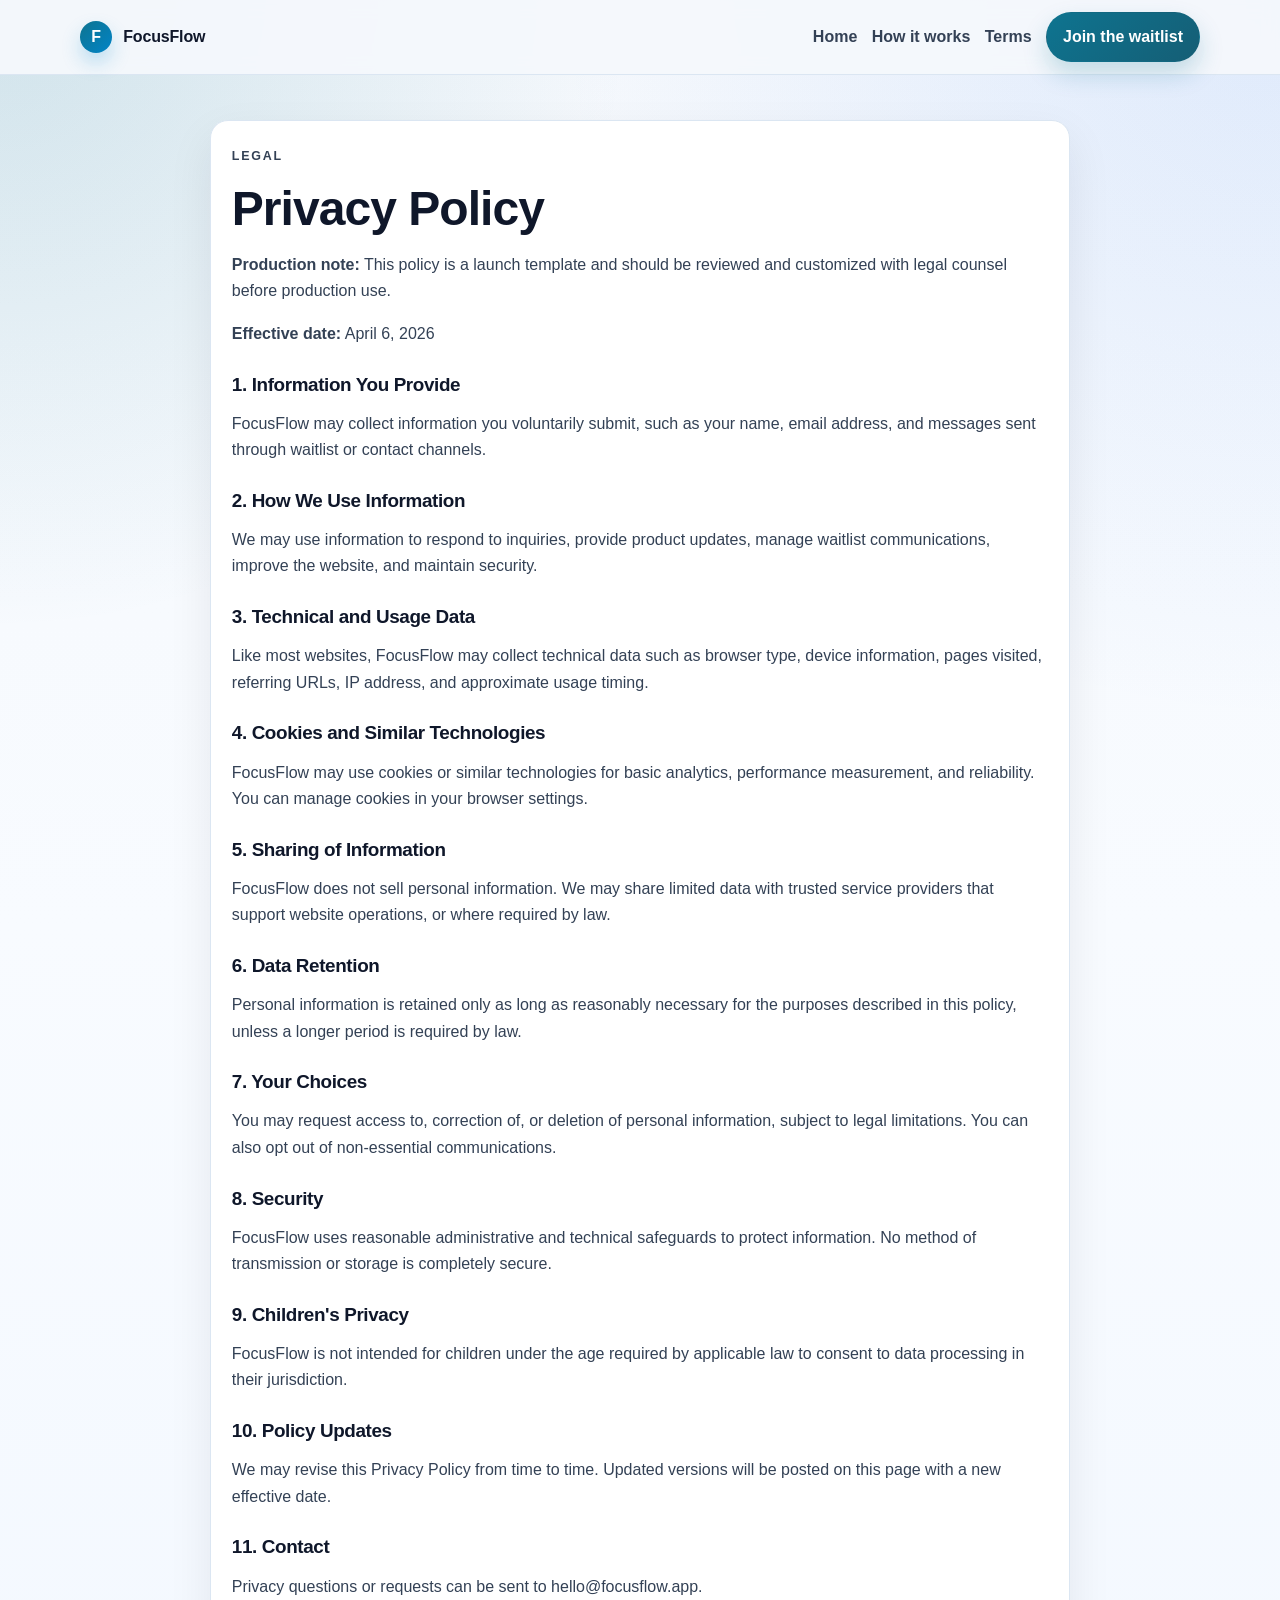
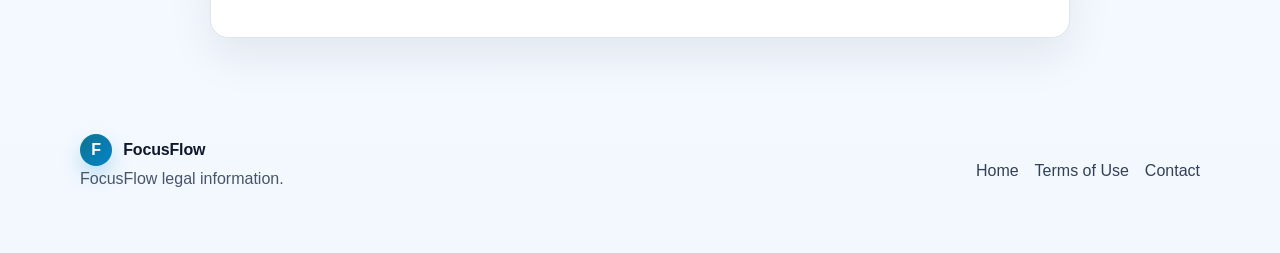
==== privacy.html @ 3f9707c0 "Polish FocusFlow static site for production Vercel launch" ====
<!DOCTYPE html>
<html lang="en">
<head>
  <meta charset="UTF-8" />
  <meta name="viewport" content="width=device-width, initial-scale=1.0" />
  <title>FocusFlow Privacy Policy | focusflow.app</title>
  <meta name="description" content="Read the FocusFlow Privacy Policy to understand what data may be collected and how it may be used." />
  <meta property="og:title" content="FocusFlow Privacy Policy" />
  <meta property="og:description" content="How FocusFlow handles information collected through the website and waitlist process." />
  <meta property="og:type" content="article" />
  <meta property="og:url" content="https://focusflow.app/privacy.html" />
  <meta property="og:site_name" content="FocusFlow" />
  <meta name="theme-color" content="#f5f8fc" />
  <link rel="canonical" href="https://focusflow.app/privacy.html" />
  <link rel="stylesheet" href="styles.css" />
</head>
<body>
  <header class="site-header">
    <div class="container nav">
      <a class="brand" href="index.html" aria-label="FocusFlow home">
        <span class="brand-mark">F</span>
        <span>FocusFlow</span>
      </a>
      <nav aria-label="Primary navigation">
        <a href="index.html">Home</a>
        <a href="index.html#how-it-works">How it works</a>
        <a href="terms.html">Terms</a>
        <a class="button button-sm" href="mailto:hello@focusflow.app?subject=FocusFlow%20Waitlist">Join the waitlist</a>
      </nav>
    </div>
  </header>

  <main class="legal-page">
    <div class="container card legal-card">
      <p class="eyebrow">Legal</p>
      <h1>Privacy Policy</h1>
      <p class="legal-note"><strong>Production note:</strong> This policy is a launch template and should be reviewed and customized with legal counsel before production use.</p>
      <p class="legal-updated"><strong>Effective date:</strong> April 6, 2026</p>

      <h2>1. Information You Provide</h2>
      <p>FocusFlow may collect information you voluntarily submit, such as your name, email address, and messages sent through waitlist or contact channels.</p>

      <h2>2. How We Use Information</h2>
      <p>We may use information to respond to inquiries, provide product updates, manage waitlist communications, improve the website, and maintain security.</p>

      <h2>3. Technical and Usage Data</h2>
      <p>Like most websites, FocusFlow may collect technical data such as browser type, device information, pages visited, referring URLs, IP address, and approximate usage timing.</p>

      <h2>4. Cookies and Similar Technologies</h2>
      <p>FocusFlow may use cookies or similar technologies for basic analytics, performance measurement, and reliability. You can manage cookies in your browser settings.</p>

      <h2>5. Sharing of Information</h2>
      <p>FocusFlow does not sell personal information. We may share limited data with trusted service providers that support website operations, or where required by law.</p>

      <h2>6. Data Retention</h2>
      <p>Personal information is retained only as long as reasonably necessary for the purposes described in this policy, unless a longer period is required by law.</p>

      <h2>7. Your Choices</h2>
      <p>You may request access to, correction of, or deletion of personal information, subject to legal limitations. You can also opt out of non-essential communications.</p>

      <h2>8. Security</h2>
      <p>FocusFlow uses reasonable administrative and technical safeguards to protect information. No method of transmission or storage is completely secure.</p>

      <h2>9. Children's Privacy</h2>
      <p>FocusFlow is not intended for children under the age required by applicable law to consent to data processing in their jurisdiction.</p>

      <h2>10. Policy Updates</h2>
      <p>We may revise this Privacy Policy from time to time. Updated versions will be posted on this page with a new effective date.</p>

      <h2>11. Contact</h2>
      <p>Privacy questions or requests can be sent to <a href="mailto:hello@focusflow.app">hello@focusflow.app</a>.</p>
    </div>
  </main>

  <footer class="site-footer">
    <div class="container footer-row">
      <div>
        <a class="brand" href="index.html" aria-label="FocusFlow home">
          <span class="brand-mark">F</span>
          <span>FocusFlow</span>
        </a>
        <p class="footer-copy">FocusFlow legal information.</p>
      </div>
      <div class="footer-links" aria-label="Footer navigation">
        <a href="index.html">Home</a>
        <a href="terms.html">Terms of Use</a>
        <a href="mailto:hello@focusflow.app">Contact</a>
      </div>
    </div>
  </footer>
</body>
</html>
---- styles.css ----
:root {
  --bg: #f5f8fc;
  --bg-soft: #eaf1f9;
  --surface: #ffffff;
  --surface-soft: #f1f6fc;
  --text: #0f172a;
  --muted: #475569;
  --border: #dbe6f2;
  --accent: #0e7490;
  --accent-strong: #155e75;
  --accent-soft: #d7f1f9;
  --white: #ffffff;
  --shadow: 0 18px 45px rgba(15, 23, 42, 0.08);
  --radius: 18px;
  --max: 1120px;
}

* {
  box-sizing: border-box;
}

html {
  scroll-behavior: smooth;
}

body {
  margin: 0;
  font-family: "Avenir Next", Avenir, "Segoe UI", sans-serif;
  color: var(--text);
  line-height: 1.65;
  background:
    radial-gradient(circle at 0% 0%, rgba(14, 116, 144, 0.16), transparent 28%),
    radial-gradient(circle at 100% 0%, rgba(59, 130, 246, 0.12), transparent 32%),
    linear-gradient(180deg, var(--bg) 0%, #f8fbff 50%, #f3f8ff 100%);
}

a {
  color: inherit;
  text-decoration: none;
  transition: color 0.2s ease;
}

a:hover {
  color: var(--accent);
}

p {
  margin: 0 0 1rem;
  color: var(--muted);
}

h1,
h2,
h3 {
  margin: 0 0 1rem;
  line-height: 1.12;
  letter-spacing: -0.02em;
  color: var(--text);
}

h1 {
  font-size: clamp(2.2rem, 5.5vw, 4.4rem);
  max-width: 12ch;
}

h2 {
  font-size: clamp(1.75rem, 3.2vw, 2.8rem);
}

h3 {
  font-size: 1.15rem;
}

ul {
  margin: 0;
  padding-left: 1.15rem;
}

.container {
  width: min(var(--max), calc(100% - 2rem));
  margin: 0 auto;
}

.site-header {
  position: sticky;
  top: 0;
  z-index: 20;
  border-bottom: 1px solid var(--border);
  background: rgba(245, 248, 252, 0.94);
  backdrop-filter: blur(8px);
}

.nav {
  min-height: 74px;
  display: flex;
  align-items: center;
  justify-content: space-between;
  gap: 1rem;
}

nav {
  display: flex;
  align-items: center;
  flex-wrap: wrap;
  gap: 0.9rem;
}

nav a {
  font-weight: 600;
  color: #334155;
}

.brand {
  display: inline-flex;
  align-items: center;
  gap: 0.7rem;
  font-weight: 800;
  letter-spacing: -0.01em;
}

.brand:hover {
  color: inherit;
}

.brand-mark {
  width: 2rem;
  height: 2rem;
  border-radius: 999px;
  display: grid;
  place-items: center;
  color: var(--white);
  background: linear-gradient(135deg, var(--accent), #0284c7);
  box-shadow: 0 10px 20px rgba(2, 132, 199, 0.24);
}

.hero {
  padding: 5.5rem 0 3.5rem;
}

.hero-grid,
.two-col {
  display: grid;
  grid-template-columns: 1.05fr 0.95fr;
  gap: 2rem;
  align-items: start;
}

.eyebrow {
  display: inline-block;
  margin-bottom: 1rem;
  font-size: 0.78rem;
  font-weight: 800;
  text-transform: uppercase;
  letter-spacing: 0.14em;
  color: var(--accent-strong);
}

.lead {
  font-size: 1.12rem;
  max-width: 60ch;
}

.hero-actions,
.cta-actions {
  margin: 1.7rem 0 1rem;
  display: flex;
  gap: 0.8rem;
  flex-wrap: wrap;
}

.button {
  display: inline-flex;
  align-items: center;
  justify-content: center;
  gap: 0.45rem;
  border-radius: 999px;
  border: 1px solid transparent;
  padding: 0.9rem 1.28rem;
  font-weight: 700;
  background: linear-gradient(135deg, var(--accent), var(--accent-strong));
  color: var(--white);
  box-shadow: 0 12px 24px rgba(14, 116, 144, 0.22);
}

.button:hover {
  color: var(--white);
}

.button.ghost {
  background: var(--surface);
  color: var(--accent-strong);
  border-color: #bdd6ea;
  box-shadow: none;
}

.button-sm {
  padding: 0.65rem 1rem;
}

.micro-note {
  font-size: 0.94rem;
  margin-bottom: 1rem;
}

.trust-row {
  display: flex;
  flex-wrap: wrap;
  gap: 0.7rem;
}

.trust-row span {
  display: inline-flex;
  padding: 0.45rem 0.75rem;
  border-radius: 999px;
  background: var(--surface-soft);
  border: 1px solid var(--border);
  color: #334155;
  font-size: 0.92rem;
}

.card {
  border-radius: var(--radius);
  border: 1px solid var(--border);
  background: var(--surface);
  box-shadow: var(--shadow);
}

.app-preview {
  padding: 1rem;
}

.preview-stack {
  display: grid;
  gap: 0.85rem;
}

.preview-card {
  padding: 1rem;
  border-radius: 14px;
  background: var(--surface-soft);
  border: 1px solid #d7e4f0;
}

.preview-card.strong {
  background: linear-gradient(135deg, #dff4fb, #ebf6ff);
}

.label {
  margin: 0 0 0.55rem;
  font-size: 0.76rem;
  text-transform: uppercase;
  letter-spacing: 0.12em;
  color: #1d4e66;
  font-weight: 700;
}

.section {
  padding: 4.2rem 0;
}

.section.muted {
  background: rgba(255, 255, 255, 0.52);
  border-top: 1px solid var(--border);
  border-bottom: 1px solid var(--border);
}

.section-intro {
  max-width: 68ch;
  margin-bottom: 1.9rem;
}

.section-intro.narrow {
  max-width: 45rem;
}

.grid.three,
.steps,
.faq-list,
.benefits {
  display: grid;
  gap: 1rem;
}

.grid.three,
.steps {
  grid-template-columns: repeat(3, minmax(0, 1fr));
}

.feature-card,
.step,
.cta,
.legal-card,
.faq-list details {
  padding: 1.3rem;
}

.step-num {
  display: inline-block;
  margin-bottom: 0.65rem;
  font-weight: 800;
  letter-spacing: 0.08em;
  color: var(--accent-strong);
}

.benefit {
  padding: 1rem 1.1rem;
  border-radius: 14px;
  border: 1px solid #cfe0ef;
  background: var(--surface);
  color: #334155;
}

.faq-list details summary {
  cursor: pointer;
  font-weight: 700;
}

.faq-list details p {
  margin-top: 0.85rem;
}

.cta {
  display: flex;
  align-items: center;
  justify-content: space-between;
  gap: 1.5rem;
  background: linear-gradient(160deg, #f7fcff, #f0f8ff);
  border-color: #c8deee;
}

.site-footer {
  padding: 1.5rem 0 2.8rem;
}

.footer-row,
.footer-links {
  display: flex;
  align-items: center;
  justify-content: space-between;
  flex-wrap: wrap;
  gap: 1rem;
}

.footer-links a {
  color: #334155;
}

.footer-copy,
.legal-note,
.legal-updated {
  color: var(--muted);
}

.legal-page {
  padding: 2.8rem 0 4.5rem;
}

.legal-card {
  max-width: 860px;
}

.legal-card h1 {
  font-size: clamp(2rem, 4.2vw, 3rem);
  max-width: none;
}

.legal-card h2 {
  margin-top: 1.65rem;
  font-size: 1.18rem;
}

.legal-card p,
.legal-card li {
  color: #334155;
}

.legal-list {
  margin: 0 0 1rem;
  padding-left: 1.1rem;
}

@media (max-width: 980px) {
  .hero-grid,
  .two-col,
  .grid.three,
  .steps,
  .cta {
    grid-template-columns: 1fr;
    display: grid;
  }

  .hero {
    padding-top: 4.3rem;
  }
}

@media (max-width: 760px) {
  .nav {
    align-items: flex-start;
    padding: 0.8rem 0;
  }

  nav {
    width: 100%;
    justify-content: flex-start;
    gap: 0.7rem;
  }

  nav a {
    font-size: 0.92rem;
  }

  .button-sm {
    padding: 0.58rem 0.92rem;
  }

  .section {
    padding: 3.4rem 0;
  }

  .hero {
    padding-bottom: 3rem;
  }

  .site-footer {
    padding-bottom: 2.2rem;
  }
}
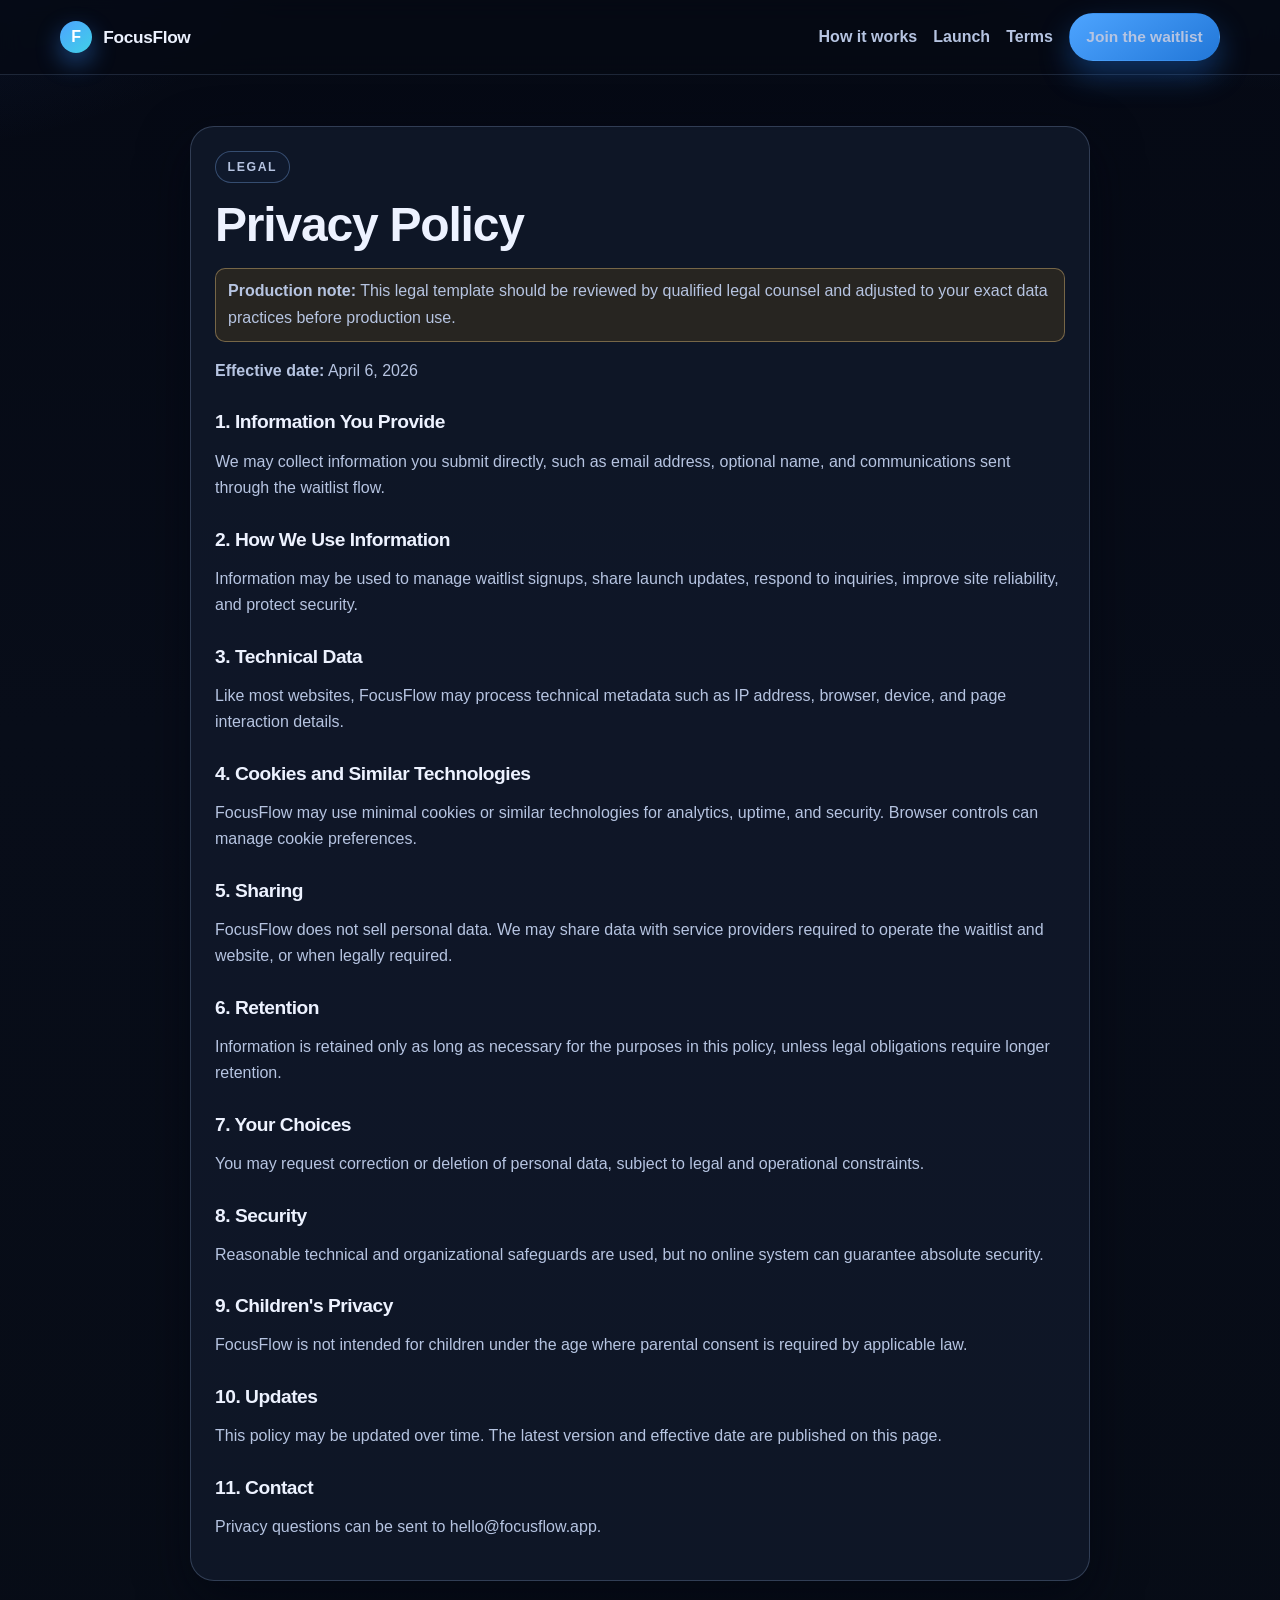
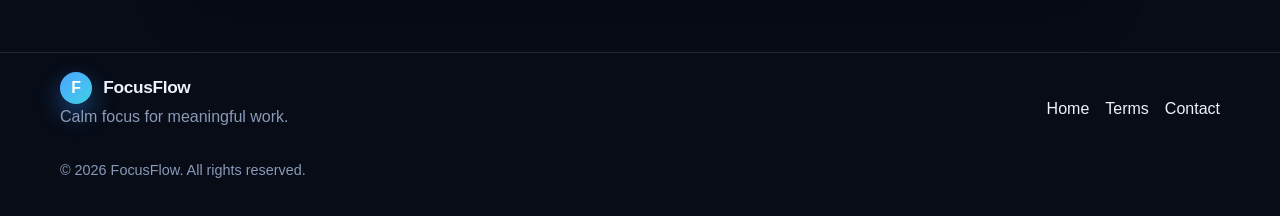
==== commit 2d7cdad3: "Implement premium launch site and Supabase-backed waitlist" ====
--- a/privacy.html
+++ b/privacy.html
@@ -4,72 +4,78 @@
   <meta charset="UTF-8" />
   <meta name="viewport" content="width=device-width, initial-scale=1.0" />
   <title>FocusFlow Privacy Policy | focusflow.app</title>
-  <meta name="description" content="Read the FocusFlow Privacy Policy to understand what data may be collected and how it may be used." />
+  <meta
+    name="description"
+    content="Read how FocusFlow handles waitlist and website data, including collection, usage, retention, and your choices."
+  />
   <meta property="og:title" content="FocusFlow Privacy Policy" />
-  <meta property="og:description" content="How FocusFlow handles information collected through the website and waitlist process." />
+  <meta property="og:description" content="Privacy terms for the FocusFlow website and waitlist." />
   <meta property="og:type" content="article" />
-  <meta property="og:url" content="https://focusflow.app/privacy.html" />
+  <meta property="og:url" content="https://focusflow.app/privacy" />
   <meta property="og:site_name" content="FocusFlow" />
-  <meta name="theme-color" content="#f5f8fc" />
-  <link rel="canonical" href="https://focusflow.app/privacy.html" />
+  <meta name="theme-color" content="#060a14" />
+  <link rel="canonical" href="https://focusflow.app/privacy" />
+  <link rel="icon" href="favicon.svg" type="image/svg+xml" />
   <link rel="stylesheet" href="styles.css" />
 </head>
 <body>
   <header class="site-header">
-    <div class="container nav">
+    <div class="container nav-row">
       <a class="brand" href="index.html" aria-label="FocusFlow home">
         <span class="brand-mark">F</span>
-        <span>FocusFlow</span>
+        <span class="brand-name">FocusFlow</span>
       </a>
-      <nav aria-label="Primary navigation">
-        <a href="index.html">Home</a>
+      <nav class="site-nav" aria-label="Primary navigation">
         <a href="index.html#how-it-works">How it works</a>
+        <a href="index.html#launch">Launch</a>
         <a href="terms.html">Terms</a>
-        <a class="button button-sm" href="mailto:hello@focusflow.app?subject=FocusFlow%20Waitlist">Join the waitlist</a>
+        <a class="button button-sm" href="index.html#waitlist">Join the waitlist</a>
       </nav>
     </div>
   </header>
 
-  <main class="legal-page">
-    <div class="container card legal-card">
+  <main class="legal-main">
+    <article class="container card legal-card">
       <p class="eyebrow">Legal</p>
       <h1>Privacy Policy</h1>
-      <p class="legal-note"><strong>Production note:</strong> This policy is a launch template and should be reviewed and customized with legal counsel before production use.</p>
+      <p class="legal-note">
+        <strong>Production note:</strong> This legal template should be reviewed by qualified legal counsel and adjusted to your exact data practices before production use.
+      </p>
       <p class="legal-updated"><strong>Effective date:</strong> April 6, 2026</p>
 
       <h2>1. Information You Provide</h2>
-      <p>FocusFlow may collect information you voluntarily submit, such as your name, email address, and messages sent through waitlist or contact channels.</p>
+      <p>We may collect information you submit directly, such as email address, optional name, and communications sent through the waitlist flow.</p>
 
       <h2>2. How We Use Information</h2>
-      <p>We may use information to respond to inquiries, provide product updates, manage waitlist communications, improve the website, and maintain security.</p>
+      <p>Information may be used to manage waitlist signups, share launch updates, respond to inquiries, improve site reliability, and protect security.</p>
 
-      <h2>3. Technical and Usage Data</h2>
-      <p>Like most websites, FocusFlow may collect technical data such as browser type, device information, pages visited, referring URLs, IP address, and approximate usage timing.</p>
+      <h2>3. Technical Data</h2>
+      <p>Like most websites, FocusFlow may process technical metadata such as IP address, browser, device, and page interaction details.</p>
 
       <h2>4. Cookies and Similar Technologies</h2>
-      <p>FocusFlow may use cookies or similar technologies for basic analytics, performance measurement, and reliability. You can manage cookies in your browser settings.</p>
+      <p>FocusFlow may use minimal cookies or similar technologies for analytics, uptime, and security. Browser controls can manage cookie preferences.</p>
 
-      <h2>5. Sharing of Information</h2>
-      <p>FocusFlow does not sell personal information. We may share limited data with trusted service providers that support website operations, or where required by law.</p>
+      <h2>5. Sharing</h2>
+      <p>FocusFlow does not sell personal data. We may share data with service providers required to operate the waitlist and website, or when legally required.</p>
 
-      <h2>6. Data Retention</h2>
-      <p>Personal information is retained only as long as reasonably necessary for the purposes described in this policy, unless a longer period is required by law.</p>
+      <h2>6. Retention</h2>
+      <p>Information is retained only as long as necessary for the purposes in this policy, unless legal obligations require longer retention.</p>
 
       <h2>7. Your Choices</h2>
-      <p>You may request access to, correction of, or deletion of personal information, subject to legal limitations. You can also opt out of non-essential communications.</p>
+      <p>You may request correction or deletion of personal data, subject to legal and operational constraints.</p>
 
       <h2>8. Security</h2>
-      <p>FocusFlow uses reasonable administrative and technical safeguards to protect information. No method of transmission or storage is completely secure.</p>
+      <p>Reasonable technical and organizational safeguards are used, but no online system can guarantee absolute security.</p>
 
       <h2>9. Children's Privacy</h2>
-      <p>FocusFlow is not intended for children under the age required by applicable law to consent to data processing in their jurisdiction.</p>
+      <p>FocusFlow is not intended for children under the age where parental consent is required by applicable law.</p>
 
-      <h2>10. Policy Updates</h2>
-      <p>We may revise this Privacy Policy from time to time. Updated versions will be posted on this page with a new effective date.</p>
+      <h2>10. Updates</h2>
+      <p>This policy may be updated over time. The latest version and effective date are published on this page.</p>
 
       <h2>11. Contact</h2>
-      <p>Privacy questions or requests can be sent to <a href="mailto:hello@focusflow.app">hello@focusflow.app</a>.</p>
-    </div>
+      <p>Privacy questions can be sent to <a href="mailto:hello@focusflow.app">hello@focusflow.app</a>.</p>
+    </article>
   </main>
 
   <footer class="site-footer">
@@ -77,16 +83,17 @@
       <div>
         <a class="brand" href="index.html" aria-label="FocusFlow home">
           <span class="brand-mark">F</span>
-          <span>FocusFlow</span>
+          <span class="brand-name">FocusFlow</span>
         </a>
-        <p class="footer-copy">FocusFlow legal information.</p>
+        <p class="footer-copy">Calm focus for meaningful work.</p>
       </div>
-      <div class="footer-links" aria-label="Footer navigation">
+      <div class="footer-links">
         <a href="index.html">Home</a>
-        <a href="terms.html">Terms of Use</a>
+        <a href="terms.html">Terms</a>
         <a href="mailto:hello@focusflow.app">Contact</a>
       </div>
     </div>
+    <p class="container copyright">© 2026 FocusFlow. All rights reserved.</p>
   </footer>
 </body>
 </html>
--- a/styles.css
+++ b/styles.css
@@ -1,18 +1,23 @@
 :root {
-  --bg: #f5f8fc;
-  --bg-soft: #eaf1f9;
-  --surface: #ffffff;
-  --surface-soft: #f1f6fc;
-  --text: #0f172a;
-  --muted: #475569;
-  --border: #dbe6f2;
-  --accent: #0e7490;
-  --accent-strong: #155e75;
-  --accent-soft: #d7f1f9;
-  --white: #ffffff;
-  --shadow: 0 18px 45px rgba(15, 23, 42, 0.08);
-  --radius: 18px;
-  --max: 1120px;
+  --bg: #060a14;
+  --bg-elev: #0b1120;
+  --panel: rgba(16, 24, 41, 0.88);
+  --panel-soft: rgba(18, 27, 46, 0.62);
+  --line: rgba(142, 166, 205, 0.28);
+  --text: #edf2ff;
+  --text-soft: #b6c4e1;
+  --text-dim: #8a9ab8;
+  --accent: #4da4ff;
+  --accent-strong: #2277d8;
+  --accent-cyan: #40d0e7;
+  --success: #36d399;
+  --warning: #f6c177;
+  --error: #ff808f;
+  --radius-lg: 24px;
+  --radius-md: 16px;
+  --radius-sm: 12px;
+  --max: 1160px;
+  --shadow: 0 18px 50px rgba(1, 5, 16, 0.56);
 }
 
 * {
@@ -25,19 +30,41 @@
 
 body {
   margin: 0;
-  font-family: "Avenir Next", Avenir, "Segoe UI", sans-serif;
   color: var(--text);
+  font-family: "Avenir Next", "Nunito Sans", "Segoe UI", sans-serif;
   line-height: 1.65;
   background:
-    radial-gradient(circle at 0% 0%, rgba(14, 116, 144, 0.16), transparent 28%),
-    radial-gradient(circle at 100% 0%, rgba(59, 130, 246, 0.12), transparent 32%),
-    linear-gradient(180deg, var(--bg) 0%, #f8fbff 50%, #f3f8ff 100%);
+    radial-gradient(90rem 60rem at -10% -10%, rgba(49, 97, 200, 0.2), transparent 35%),
+    radial-gradient(75rem 45rem at 100% -10%, rgba(46, 140, 223, 0.17), transparent 38%),
+    linear-gradient(180deg, #050914 0%, #080d19 40%, #070c16 100%);
+  min-height: 100vh;
+}
+
+.ambient-orb {
+  position: fixed;
+  width: 24rem;
+  height: 24rem;
+  border-radius: 999px;
+  filter: blur(90px);
+  pointer-events: none;
+  z-index: -1;
+}
+
+.orb-left {
+  top: 6rem;
+  left: -8rem;
+  background: rgba(69, 138, 255, 0.22);
+}
+
+.orb-right {
+  top: 20rem;
+  right: -10rem;
+  background: rgba(63, 198, 222, 0.16);
 }
 
 a {
   color: inherit;
   text-decoration: none;
-  transition: color 0.2s ease;
 }
 
 a:hover {
@@ -46,34 +73,34 @@
 
 p {
   margin: 0 0 1rem;
-  color: var(--muted);
+  color: var(--text-soft);
 }
 
 h1,
 h2,
 h3 {
   margin: 0 0 1rem;
-  line-height: 1.12;
-  letter-spacing: -0.02em;
-  color: var(--text);
+  line-height: 1.1;
+  letter-spacing: -0.025em;
 }
 
 h1 {
-  font-size: clamp(2.2rem, 5.5vw, 4.4rem);
-  max-width: 12ch;
+  font-size: clamp(2.25rem, 5.5vw, 4.5rem);
+  max-width: 13ch;
 }
 
 h2 {
-  font-size: clamp(1.75rem, 3.2vw, 2.8rem);
+  font-size: clamp(1.7rem, 3.5vw, 3rem);
 }
 
 h3 {
-  font-size: 1.15rem;
+  font-size: 1.16rem;
 }
 
 ul {
   margin: 0;
-  padding-left: 1.15rem;
+  padding-left: 1.1rem;
+  color: var(--text-soft);
 }
 
 .container {
@@ -81,16 +108,20 @@
   margin: 0 auto;
 }
 
+.section {
+  padding: 4.8rem 0;
+}
+
 .site-header {
   position: sticky;
   top: 0;
-  z-index: 20;
-  border-bottom: 1px solid var(--border);
-  background: rgba(245, 248, 252, 0.94);
-  backdrop-filter: blur(8px);
-}
-
-.nav {
+  z-index: 30;
+  backdrop-filter: blur(12px);
+  background: rgba(6, 10, 20, 0.78);
+  border-bottom: 1px solid rgba(120, 145, 184, 0.22);
+}
+
+.nav-row {
   min-height: 74px;
   display: flex;
   align-items: center;
@@ -98,331 +129,585 @@
   gap: 1rem;
 }
 
-nav {
-  display: flex;
-  align-items: center;
-  flex-wrap: wrap;
-  gap: 0.9rem;
-}
-
-nav a {
-  font-weight: 600;
-  color: #334155;
-}
-
 .brand {
   display: inline-flex;
   align-items: center;
   gap: 0.7rem;
   font-weight: 800;
-  letter-spacing: -0.01em;
+  letter-spacing: -0.02em;
 }
 
 .brand:hover {
-  color: inherit;
+  color: var(--text);
 }
 
 .brand-mark {
   width: 2rem;
   height: 2rem;
+  display: grid;
+  place-items: center;
   border-radius: 999px;
-  display: grid;
-  place-items: center;
-  color: var(--white);
-  background: linear-gradient(135deg, var(--accent), #0284c7);
-  box-shadow: 0 10px 20px rgba(2, 132, 199, 0.24);
-}
-
-.hero {
-  padding: 5.5rem 0 3.5rem;
-}
-
-.hero-grid,
-.two-col {
-  display: grid;
-  grid-template-columns: 1.05fr 0.95fr;
-  gap: 2rem;
-  align-items: start;
+  color: white;
+  background: linear-gradient(140deg, var(--accent), var(--accent-cyan));
+  box-shadow: 0 10px 25px rgba(53, 141, 255, 0.46);
+}
+
+.brand-name {
+  font-size: 1.08rem;
+}
+
+.site-nav {
+  display: flex;
+  align-items: center;
+  flex-wrap: wrap;
+  gap: 1rem;
+}
+
+.site-nav a {
+  color: var(--text-soft);
+  font-weight: 600;
 }
 
 .eyebrow {
   display: inline-block;
   margin-bottom: 1rem;
-  font-size: 0.78rem;
-  font-weight: 800;
+  padding: 0.3rem 0.72rem;
+  border: 1px solid rgba(102, 141, 195, 0.45);
+  border-radius: 999px;
+  color: #cde2ff;
+  font-size: 0.77rem;
   text-transform: uppercase;
-  letter-spacing: 0.14em;
-  color: var(--accent-strong);
+  letter-spacing: 0.13em;
+  font-weight: 700;
+  background: rgba(16, 28, 50, 0.5);
+}
+
+.hero {
+  padding-top: 5.6rem;
+}
+
+.hero-layout,
+.offer-layout {
+  display: grid;
+  gap: 1.25rem;
+  grid-template-columns: 1.1fr 0.9fr;
+  align-items: start;
 }
 
 .lead {
-  font-size: 1.12rem;
-  max-width: 60ch;
-}
-
-.hero-actions,
-.cta-actions {
+  font-size: 1.15rem;
+  max-width: 58ch;
+}
+
+.action-row {
   margin: 1.7rem 0 1rem;
   display: flex;
-  gap: 0.8rem;
+  gap: 0.75rem;
   flex-wrap: wrap;
 }
 
 .button {
+  appearance: none;
+  border: 1px solid transparent;
+  border-radius: 999px;
+  padding: 0.9rem 1.3rem;
+  font-weight: 700;
+  font-size: 0.97rem;
   display: inline-flex;
   align-items: center;
   justify-content: center;
+  cursor: pointer;
+  color: #f5f9ff;
+  background: linear-gradient(145deg, var(--accent), var(--accent-strong));
+  box-shadow: 0 14px 30px rgba(31, 113, 218, 0.4);
+  transition: transform 0.18s ease, box-shadow 0.2s ease;
+}
+
+.button:hover {
+  color: #f5f9ff;
+  transform: translateY(-1px);
+  box-shadow: 0 18px 36px rgba(31, 113, 218, 0.48);
+}
+
+.button:active {
+  transform: translateY(0);
+}
+
+.button.ghost {
+  background: rgba(20, 35, 61, 0.55);
+  border-color: rgba(135, 163, 202, 0.4);
+  box-shadow: none;
+  color: #d7e5ff;
+}
+
+.button-sm {
+  padding: 0.62rem 1.02rem;
+}
+
+.button-full {
+  width: 100%;
+}
+
+.button[disabled] {
+  opacity: 0.8;
+  cursor: not-allowed;
+}
+
+.trust-line {
+  padding-left: 1rem;
+  display: grid;
+  gap: 0.25rem;
+}
+
+.trust-line li {
+  color: var(--text-soft);
+}
+
+.card {
+  background: var(--panel);
+  border: 1px solid var(--line);
+  border-radius: var(--radius-lg);
+  box-shadow: var(--shadow);
+}
+
+.hero-surface {
+  padding: 1rem;
+  background:
+    linear-gradient(180deg, rgba(28, 44, 72, 0.72), rgba(14, 21, 37, 0.88)),
+    var(--panel);
+}
+
+.surface-head {
+  display: flex;
   gap: 0.45rem;
+  margin-bottom: 0.95rem;
+}
+
+.surface-head span {
+  width: 0.7rem;
+  height: 0.7rem;
   border-radius: 999px;
+  background: rgba(197, 215, 245, 0.6);
+}
+
+.surface-grid {
+  display: grid;
+  gap: 0.75rem;
+}
+
+.mini-panel {
+  border-radius: var(--radius-md);
+  border: 1px solid rgba(147, 175, 220, 0.28);
+  background: rgba(8, 14, 25, 0.56);
+  padding: 0.95rem;
+}
+
+.mini-panel.primary {
+  background: linear-gradient(150deg, rgba(39, 88, 170, 0.5), rgba(18, 36, 75, 0.5));
+}
+
+.panel-label {
+  margin: 0 0 0.45rem;
+  text-transform: uppercase;
+  font-weight: 700;
+  letter-spacing: 0.11em;
+  font-size: 0.73rem;
+  color: #9fc4ff;
+}
+
+.mini-panel h2,
+.mini-panel h3 {
+  font-size: 1.05rem;
+  margin-bottom: 0.45rem;
+}
+
+.section-copy {
+  max-width: 60ch;
+}
+
+.section-copy.narrow {
+  max-width: 48ch;
+}
+
+.quiet {
+  color: var(--text-dim);
+}
+
+.waitlist-card {
+  padding: 1.4rem;
+}
+
+.offer-chip {
+  display: inline-flex;
+  align-items: center;
+  padding: 0.34rem 0.72rem;
+  border-radius: 999px;
+  border: 1px solid rgba(103, 197, 220, 0.42);
+  background: rgba(26, 59, 72, 0.44);
+  color: #b8f2ff;
+  font-size: 0.82rem;
+  margin-bottom: 0.85rem;
+}
+
+.waitlist-card form {
+  display: grid;
+  gap: 0.66rem;
+}
+
+.waitlist-card label {
+  font-size: 0.89rem;
+  font-weight: 600;
+  color: #d3e2ff;
+}
+
+.waitlist-card input {
+  border-radius: 12px;
+  border: 1px solid rgba(138, 168, 212, 0.38);
+  background: rgba(8, 13, 23, 0.7);
+  color: #edf4ff;
+  padding: 0.8rem 0.86rem;
+  font-size: 1rem;
+}
+
+.waitlist-card input::placeholder {
+  color: rgba(161, 181, 214, 0.82);
+}
+
+.honeypot {
+  position: absolute;
+  width: 1px;
+  height: 1px;
+  overflow: hidden;
+  clip-path: inset(50%);
+  white-space: nowrap;
+}
+
+.form-status {
+  min-height: 1.75rem;
+  margin-top: 0.9rem;
+  margin-bottom: 0.7rem;
+  padding: 0.45rem 0.62rem;
+  border-radius: 10px;
   border: 1px solid transparent;
-  padding: 0.9rem 1.28rem;
-  font-weight: 700;
-  background: linear-gradient(135deg, var(--accent), var(--accent-strong));
-  color: var(--white);
-  box-shadow: 0 12px 24px rgba(14, 116, 144, 0.22);
-}
-
-.button:hover {
-  color: var(--white);
-}
-
-.button.ghost {
-  background: var(--surface);
-  color: var(--accent-strong);
-  border-color: #bdd6ea;
-  box-shadow: none;
-}
-
-.button-sm {
-  padding: 0.65rem 1rem;
-}
-
-.micro-note {
-  font-size: 0.94rem;
-  margin-bottom: 1rem;
-}
-
-.trust-row {
-  display: flex;
-  flex-wrap: wrap;
+  color: var(--text-soft);
+}
+
+.form-status:empty {
+  margin: 0;
+  min-height: 0;
+  padding: 0;
+  border: 0;
+}
+
+.form-status.success {
+  border-color: rgba(75, 205, 161, 0.45);
+  background: rgba(20, 63, 53, 0.6);
+  color: #b8f9e1;
+}
+
+.form-status.info {
+  border-color: rgba(111, 154, 235, 0.4);
+  background: rgba(22, 39, 77, 0.48);
+  color: #d4e3ff;
+}
+
+.form-status.error {
+  border-color: rgba(237, 114, 130, 0.45);
+  background: rgba(86, 26, 39, 0.5);
+  color: #ffd3d9;
+}
+
+.form-helper {
+  margin: 0;
+  color: var(--text-dim);
+  font-size: 0.9rem;
+}
+
+.form-helper a {
+  text-decoration: underline;
+  text-decoration-color: rgba(150, 181, 233, 0.5);
+  text-underline-offset: 2px;
+}
+
+.launch-card {
+  padding: 1.5rem;
+  text-align: center;
+  background:
+    radial-gradient(circle at top, rgba(52, 106, 197, 0.22), transparent 60%),
+    var(--panel);
+}
+
+.launch-note {
+  color: var(--text-dim);
+  margin-bottom: 1.2rem;
+}
+
+.countdown-grid {
+  display: grid;
+  grid-template-columns: repeat(4, minmax(0, 1fr));
   gap: 0.7rem;
-}
-
-.trust-row span {
-  display: inline-flex;
-  padding: 0.45rem 0.75rem;
-  border-radius: 999px;
-  background: var(--surface-soft);
-  border: 1px solid var(--border);
-  color: #334155;
-  font-size: 0.92rem;
-}
-
-.card {
-  border-radius: var(--radius);
-  border: 1px solid var(--border);
-  background: var(--surface);
-  box-shadow: var(--shadow);
-}
-
-.app-preview {
-  padding: 1rem;
-}
-
-.preview-stack {
-  display: grid;
-  gap: 0.85rem;
-}
-
-.preview-card {
-  padding: 1rem;
-  border-radius: 14px;
-  background: var(--surface-soft);
-  border: 1px solid #d7e4f0;
-}
-
-.preview-card.strong {
-  background: linear-gradient(135deg, #dff4fb, #ebf6ff);
-}
-
-.label {
-  margin: 0 0 0.55rem;
-  font-size: 0.76rem;
+  margin: 1.2rem 0 1rem;
+}
+
+.time-box {
+  border: 1px solid rgba(132, 161, 209, 0.3);
+  background: rgba(9, 16, 30, 0.8);
+  border-radius: var(--radius-md);
+  padding: 0.85rem 0.55rem;
+}
+
+.time-value {
+  display: block;
+  font-size: clamp(1.7rem, 4vw, 2.6rem);
+  line-height: 1;
+  font-variant-numeric: tabular-nums;
+  letter-spacing: -0.02em;
+  min-height: 2.1rem;
+}
+
+.time-label {
+  margin-top: 0.3rem;
+  display: block;
+  color: var(--text-dim);
+  font-size: 0.78rem;
   text-transform: uppercase;
-  letter-spacing: 0.12em;
-  color: #1d4e66;
-  font-weight: 700;
-}
-
-.section {
-  padding: 4.2rem 0;
-}
-
-.section.muted {
-  background: rgba(255, 255, 255, 0.52);
-  border-top: 1px solid var(--border);
-  border-bottom: 1px solid var(--border);
-}
-
-.section-intro {
-  max-width: 68ch;
-  margin-bottom: 1.9rem;
-}
-
-.section-intro.narrow {
-  max-width: 45rem;
-}
-
-.grid.three,
-.steps,
-.faq-list,
-.benefits {
-  display: grid;
-  gap: 1rem;
-}
-
-.grid.three,
-.steps {
+  letter-spacing: 0.1em;
+}
+
+.release-state {
+  margin: 1.3rem auto;
+  max-width: 34rem;
+  border: 1px solid rgba(73, 224, 164, 0.4);
+  background: rgba(16, 60, 49, 0.52);
+  border-radius: var(--radius-md);
+  padding: 0.95rem;
+}
+
+.release-state h3 {
+  margin-bottom: 0.4rem;
+}
+
+.launch-support {
+  margin-bottom: 0;
+}
+
+.benefit-grid {
+  display: grid;
   grid-template-columns: repeat(3, minmax(0, 1fr));
-}
-
-.feature-card,
-.step,
-.cta,
-.legal-card,
-.faq-list details {
-  padding: 1.3rem;
-}
-
-.step-num {
+  gap: 0.9rem;
+}
+
+.benefit-card {
+  padding: 1.05rem;
+  border-radius: var(--radius-md);
+  background: var(--panel-soft);
+}
+
+.benefit-card h3 {
+  margin-bottom: 0.5rem;
+}
+
+.steps-grid {
+  display: grid;
+  grid-template-columns: repeat(3, minmax(0, 1fr));
+  gap: 0.9rem;
+}
+
+.step-card {
+  padding: 1.1rem;
+  border-radius: var(--radius-md);
+}
+
+.step-number {
   display: inline-block;
   margin-bottom: 0.65rem;
-  font-weight: 800;
+  color: #88b9ff;
   letter-spacing: 0.08em;
-  color: var(--accent-strong);
-}
-
-.benefit {
-  padding: 1rem 1.1rem;
-  border-radius: 14px;
-  border: 1px solid #cfe0ef;
-  background: var(--surface);
-  color: #334155;
-}
-
-.faq-list details summary {
-  cursor: pointer;
+  font-size: 0.8rem;
   font-weight: 700;
 }
 
-.faq-list details p {
-  margin-top: 0.85rem;
-}
-
-.cta {
+.bento-grid {
+  display: grid;
+  gap: 0.9rem;
+  grid-template-columns: repeat(3, minmax(0, 1fr));
+}
+
+.bento-card {
+  padding: 1.05rem;
+  border-radius: var(--radius-md);
+  background: rgba(16, 25, 43, 0.78);
+}
+
+.bento-card.tall {
+  grid-row: span 2;
+}
+
+.bento-card.wide {
+  grid-column: span 2;
+}
+
+.philosophy-card,
+.final-cta {
+  padding: 1.35rem;
+}
+
+.philosophy-card {
+  text-align: center;
+  max-width: 62rem;
+}
+
+.final-cta {
   display: flex;
+  justify-content: space-between;
   align-items: center;
-  justify-content: space-between;
-  gap: 1.5rem;
-  background: linear-gradient(160deg, #f7fcff, #f0f8ff);
-  border-color: #c8deee;
+  gap: 1.25rem;
+  background:
+    radial-gradient(circle at 20% 0%, rgba(59, 112, 207, 0.34), transparent 45%),
+    var(--panel);
 }
 
 .site-footer {
-  padding: 1.5rem 0 2.8rem;
+  padding: 1.2rem 0 2.1rem;
+  border-top: 1px solid rgba(116, 140, 180, 0.24);
 }
 
 .footer-row,
 .footer-links {
   display: flex;
+  justify-content: space-between;
   align-items: center;
-  justify-content: space-between;
+  gap: 1rem;
   flex-wrap: wrap;
-  gap: 1rem;
-}
-
-.footer-links a {
-  color: #334155;
 }
 
 .footer-copy,
-.legal-note,
-.legal-updated {
-  color: var(--muted);
-}
-
-.legal-page {
-  padding: 2.8rem 0 4.5rem;
+.copyright {
+  color: var(--text-dim);
+}
+
+.copyright {
+  margin: 0.8rem auto 0;
+  font-size: 0.9rem;
+}
+
+.legal-main {
+  padding: 3.2rem 0 4.4rem;
 }
 
 .legal-card {
-  max-width: 860px;
+  max-width: 900px;
+  margin: 0 auto;
+  padding: 1.5rem;
 }
 
 .legal-card h1 {
-  font-size: clamp(2rem, 4.2vw, 3rem);
-  max-width: none;
+  font-size: clamp(2rem, 4vw, 3rem);
 }
 
 .legal-card h2 {
-  margin-top: 1.65rem;
-  font-size: 1.18rem;
+  margin-top: 1.7rem;
+  font-size: 1.2rem;
 }
 
 .legal-card p,
 .legal-card li {
-  color: #334155;
-}
-
-.legal-list {
-  margin: 0 0 1rem;
-  padding-left: 1.1rem;
-}
-
-@media (max-width: 980px) {
-  .hero-grid,
-  .two-col,
-  .grid.three,
-  .steps,
-  .cta {
+  color: var(--text-soft);
+}
+
+.legal-note {
+  border: 1px solid rgba(238, 199, 128, 0.4);
+  background: rgba(72, 56, 30, 0.45);
+  padding: 0.6rem 0.75rem;
+  border-radius: 10px;
+}
+
+.legal-updated {
+  color: #c3d8ff;
+}
+
+.is-released .offer-chip {
+  border-color: rgba(246, 193, 119, 0.42);
+  background: rgba(89, 67, 24, 0.45);
+  color: #ffe0aa;
+}
+
+.offer-claimed .offer-chip {
+  border-color: rgba(246, 193, 119, 0.42);
+  background: rgba(89, 67, 24, 0.45);
+  color: #ffe0aa;
+}
+
+a:focus-visible,
+button:focus-visible,
+input:focus-visible {
+  outline: 3px solid rgba(103, 171, 255, 0.88);
+  outline-offset: 2px;
+}
+
+@media (max-width: 1020px) {
+  .hero-layout,
+  .offer-layout,
+  .benefit-grid,
+  .steps-grid,
+  .final-cta {
     grid-template-columns: 1fr;
     display: grid;
   }
 
-  .hero {
-    padding-top: 4.3rem;
+  .bento-grid {
+    grid-template-columns: 1fr 1fr;
+  }
+
+  .bento-card.tall,
+  .bento-card.wide {
+    grid-row: auto;
+    grid-column: auto;
   }
 }
 
 @media (max-width: 760px) {
-  .nav {
-    align-items: flex-start;
-    padding: 0.8rem 0;
-  }
-
-  nav {
+  .site-nav {
     width: 100%;
     justify-content: flex-start;
-    gap: 0.7rem;
-  }
-
-  nav a {
+    gap: 0.72rem;
+  }
+
+  .site-nav a {
     font-size: 0.92rem;
   }
 
-  .button-sm {
-    padding: 0.58rem 0.92rem;
+  .nav-row {
+    align-items: flex-start;
+    padding: 0.85rem 0;
   }
 
   .section {
-    padding: 3.4rem 0;
+    padding: 3.65rem 0;
   }
 
   .hero {
-    padding-bottom: 3rem;
-  }
-
-  .site-footer {
-    padding-bottom: 2.2rem;
-  }
-}
+    padding-top: 4.4rem;
+  }
+
+  .countdown-grid {
+    grid-template-columns: repeat(2, minmax(0, 1fr));
+  }
+
+  .bento-grid {
+    grid-template-columns: 1fr;
+  }
+}
+
+@media (prefers-reduced-motion: reduce) {
+  html {
+    scroll-behavior: auto;
+  }
+
+  *,
+  *::before,
+  *::after {
+    animation: none !important;
+    transition: none !important;
+  }
+}
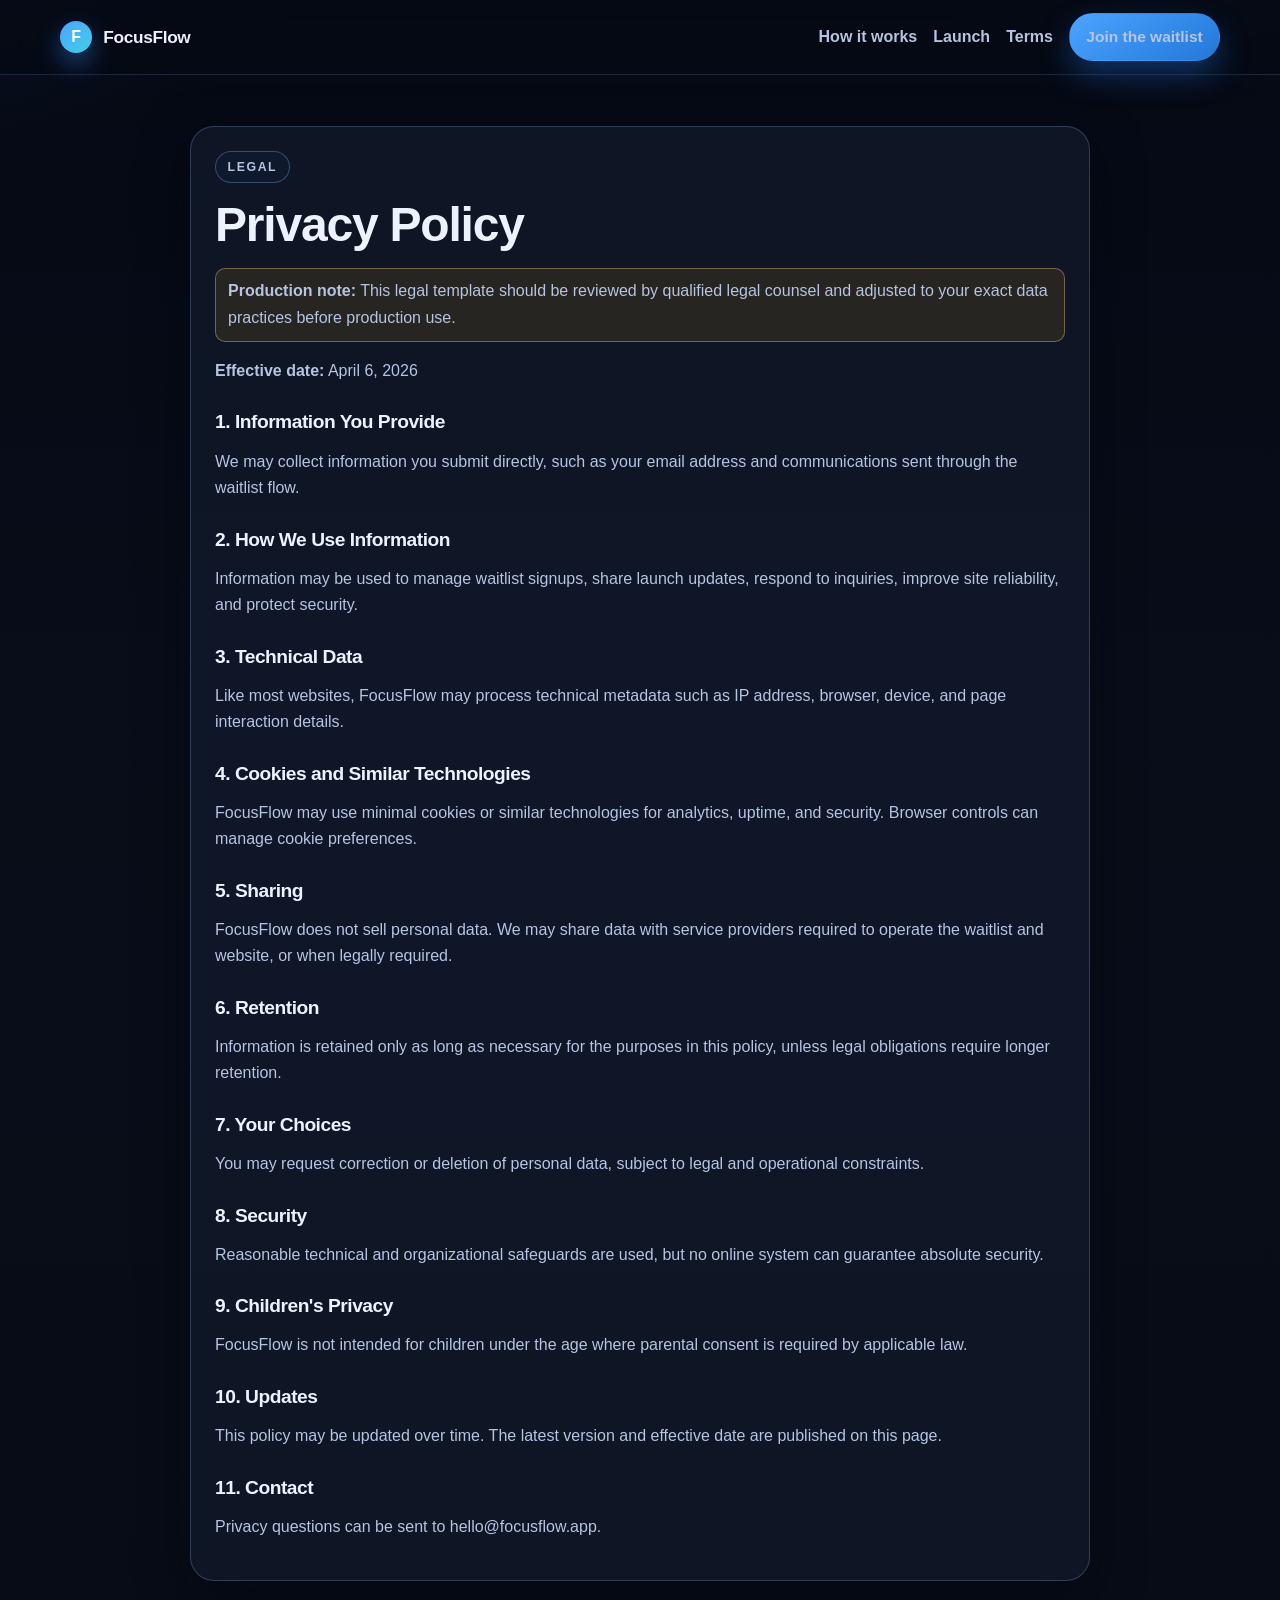
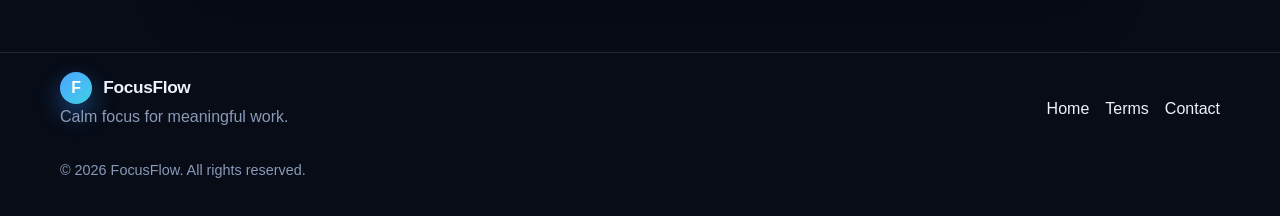
==== commit d04f96f9: "Iterate landing conversion, analytics attribution, and release SEO assets" ====
--- a/privacy.html
+++ b/privacy.html
@@ -13,6 +13,10 @@
   <meta property="og:type" content="article" />
   <meta property="og:url" content="https://focusflow.app/privacy" />
   <meta property="og:site_name" content="FocusFlow" />
+  <meta property="og:image" content="https://focusflow.app/og-image.svg" />
+  <meta property="og:image:alt" content="FocusFlow launch preview" />
+  <meta name="twitter:card" content="summary_large_image" />
+  <meta name="twitter:image" content="https://focusflow.app/og-image.svg" />
   <meta name="theme-color" content="#060a14" />
   <link rel="canonical" href="https://focusflow.app/privacy" />
   <link rel="icon" href="favicon.svg" type="image/svg+xml" />
@@ -44,7 +48,7 @@
       <p class="legal-updated"><strong>Effective date:</strong> April 6, 2026</p>
 
       <h2>1. Information You Provide</h2>
-      <p>We may collect information you submit directly, such as email address, optional name, and communications sent through the waitlist flow.</p>
+      <p>We may collect information you submit directly, such as your email address and communications sent through the waitlist flow.</p>
 
       <h2>2. How We Use Information</h2>
       <p>Information may be used to manage waitlist signups, share launch updates, respond to inquiries, improve site reliability, and protect security.</p>
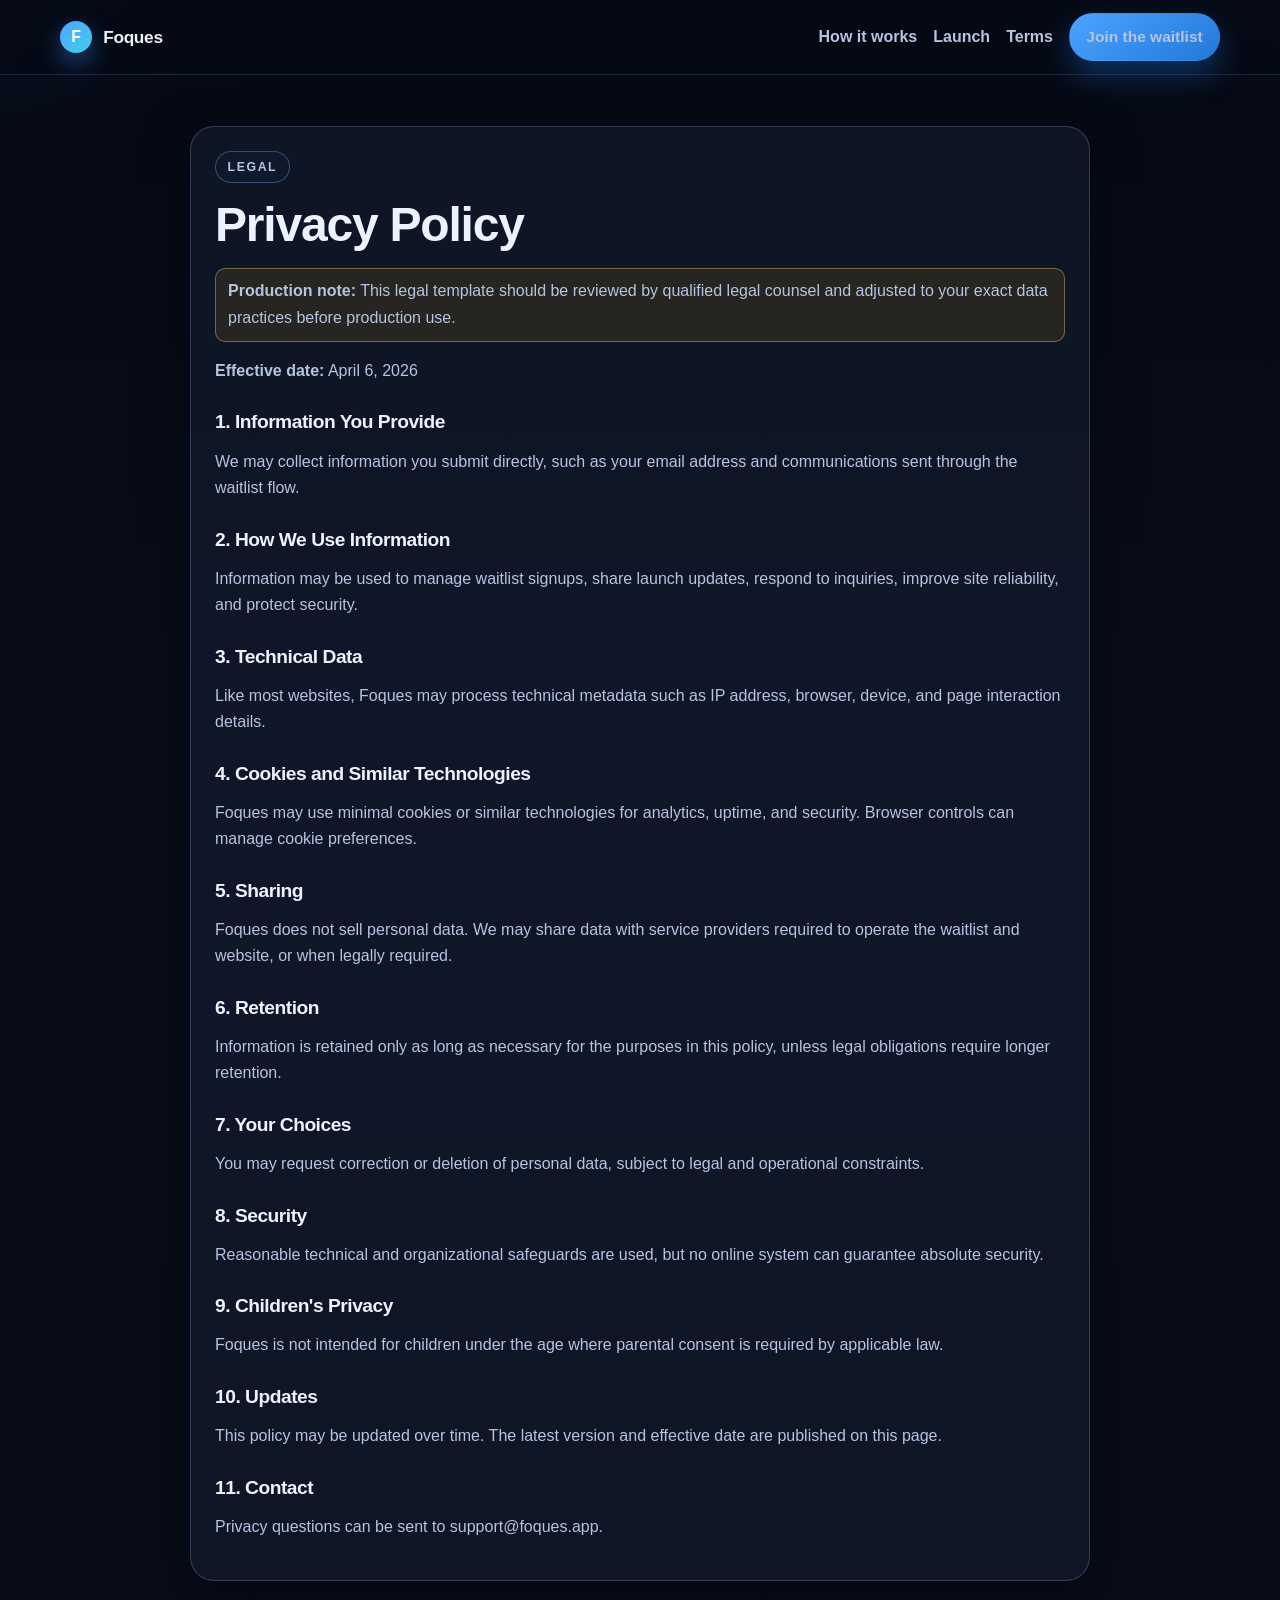
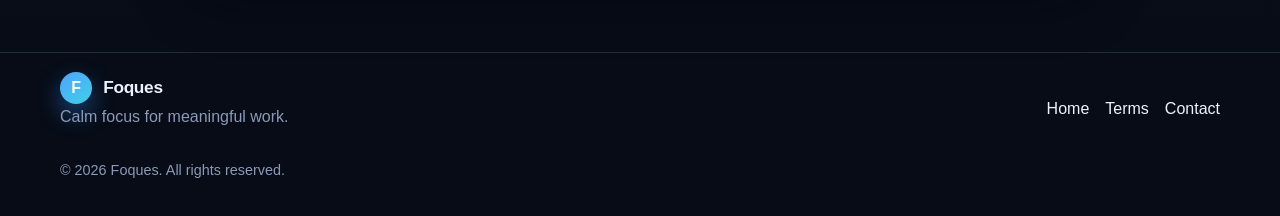
==== commit 8bc56c2f: "Rename branding from FocusFlow to Foques across project" ====
--- a/privacy.html
+++ b/privacy.html
@@ -3,31 +3,31 @@
 <head>
   <meta charset="UTF-8" />
   <meta name="viewport" content="width=device-width, initial-scale=1.0" />
-  <title>FocusFlow Privacy Policy | focusflow.app</title>
+  <title>Foques Privacy Policy | foques.app</title>
   <meta
     name="description"
-    content="Read how FocusFlow handles waitlist and website data, including collection, usage, retention, and your choices."
+    content="Read how Foques handles waitlist and website data, including collection, usage, retention, and your choices."
   />
-  <meta property="og:title" content="FocusFlow Privacy Policy" />
-  <meta property="og:description" content="Privacy terms for the FocusFlow website and waitlist." />
+  <meta property="og:title" content="Foques Privacy Policy" />
+  <meta property="og:description" content="Privacy terms for the Foques website and waitlist." />
   <meta property="og:type" content="article" />
-  <meta property="og:url" content="https://focusflow.app/privacy" />
-  <meta property="og:site_name" content="FocusFlow" />
-  <meta property="og:image" content="https://focusflow.app/og-image.svg" />
-  <meta property="og:image:alt" content="FocusFlow launch preview" />
+  <meta property="og:url" content="https://foques.app/privacy" />
+  <meta property="og:site_name" content="Foques" />
+  <meta property="og:image" content="https://foques.app/og-image.svg" />
+  <meta property="og:image:alt" content="Foques launch preview" />
   <meta name="twitter:card" content="summary_large_image" />
-  <meta name="twitter:image" content="https://focusflow.app/og-image.svg" />
+  <meta name="twitter:image" content="https://foques.app/og-image.svg" />
   <meta name="theme-color" content="#060a14" />
-  <link rel="canonical" href="https://focusflow.app/privacy" />
+  <link rel="canonical" href="https://foques.app/privacy" />
   <link rel="icon" href="favicon.svg" type="image/svg+xml" />
   <link rel="stylesheet" href="styles.css" />
 </head>
 <body>
   <header class="site-header">
     <div class="container nav-row">
-      <a class="brand" href="index.html" aria-label="FocusFlow home">
+      <a class="brand" href="index.html" aria-label="Foques home">
         <span class="brand-mark">F</span>
-        <span class="brand-name">FocusFlow</span>
+        <span class="brand-name">Foques</span>
       </a>
       <nav class="site-nav" aria-label="Primary navigation">
         <a href="index.html#how-it-works">How it works</a>
@@ -54,13 +54,13 @@
       <p>Information may be used to manage waitlist signups, share launch updates, respond to inquiries, improve site reliability, and protect security.</p>
 
       <h2>3. Technical Data</h2>
-      <p>Like most websites, FocusFlow may process technical metadata such as IP address, browser, device, and page interaction details.</p>
+      <p>Like most websites, Foques may process technical metadata such as IP address, browser, device, and page interaction details.</p>
 
       <h2>4. Cookies and Similar Technologies</h2>
-      <p>FocusFlow may use minimal cookies or similar technologies for analytics, uptime, and security. Browser controls can manage cookie preferences.</p>
+      <p>Foques may use minimal cookies or similar technologies for analytics, uptime, and security. Browser controls can manage cookie preferences.</p>
 
       <h2>5. Sharing</h2>
-      <p>FocusFlow does not sell personal data. We may share data with service providers required to operate the waitlist and website, or when legally required.</p>
+      <p>Foques does not sell personal data. We may share data with service providers required to operate the waitlist and website, or when legally required.</p>
 
       <h2>6. Retention</h2>
       <p>Information is retained only as long as necessary for the purposes in this policy, unless legal obligations require longer retention.</p>
@@ -72,32 +72,32 @@
       <p>Reasonable technical and organizational safeguards are used, but no online system can guarantee absolute security.</p>
 
       <h2>9. Children's Privacy</h2>
-      <p>FocusFlow is not intended for children under the age where parental consent is required by applicable law.</p>
+      <p>Foques is not intended for children under the age where parental consent is required by applicable law.</p>
 
       <h2>10. Updates</h2>
       <p>This policy may be updated over time. The latest version and effective date are published on this page.</p>
 
       <h2>11. Contact</h2>
-      <p>Privacy questions can be sent to <a href="mailto:hello@focusflow.app">hello@focusflow.app</a>.</p>
+      <p>Privacy questions can be sent to <a href="mailto:support@foques.app">support@foques.app</a>.</p>
     </article>
   </main>
 
   <footer class="site-footer">
     <div class="container footer-row">
       <div>
-        <a class="brand" href="index.html" aria-label="FocusFlow home">
+        <a class="brand" href="index.html" aria-label="Foques home">
           <span class="brand-mark">F</span>
-          <span class="brand-name">FocusFlow</span>
+          <span class="brand-name">Foques</span>
         </a>
         <p class="footer-copy">Calm focus for meaningful work.</p>
       </div>
       <div class="footer-links">
         <a href="index.html">Home</a>
         <a href="terms.html">Terms</a>
-        <a href="mailto:hello@focusflow.app">Contact</a>
+        <a href="mailto:support@foques.app">Contact</a>
       </div>
     </div>
-    <p class="container copyright">© 2026 FocusFlow. All rights reserved.</p>
+    <p class="container copyright">© 2026 Foques. All rights reserved.</p>
   </footer>
 </body>
 </html>
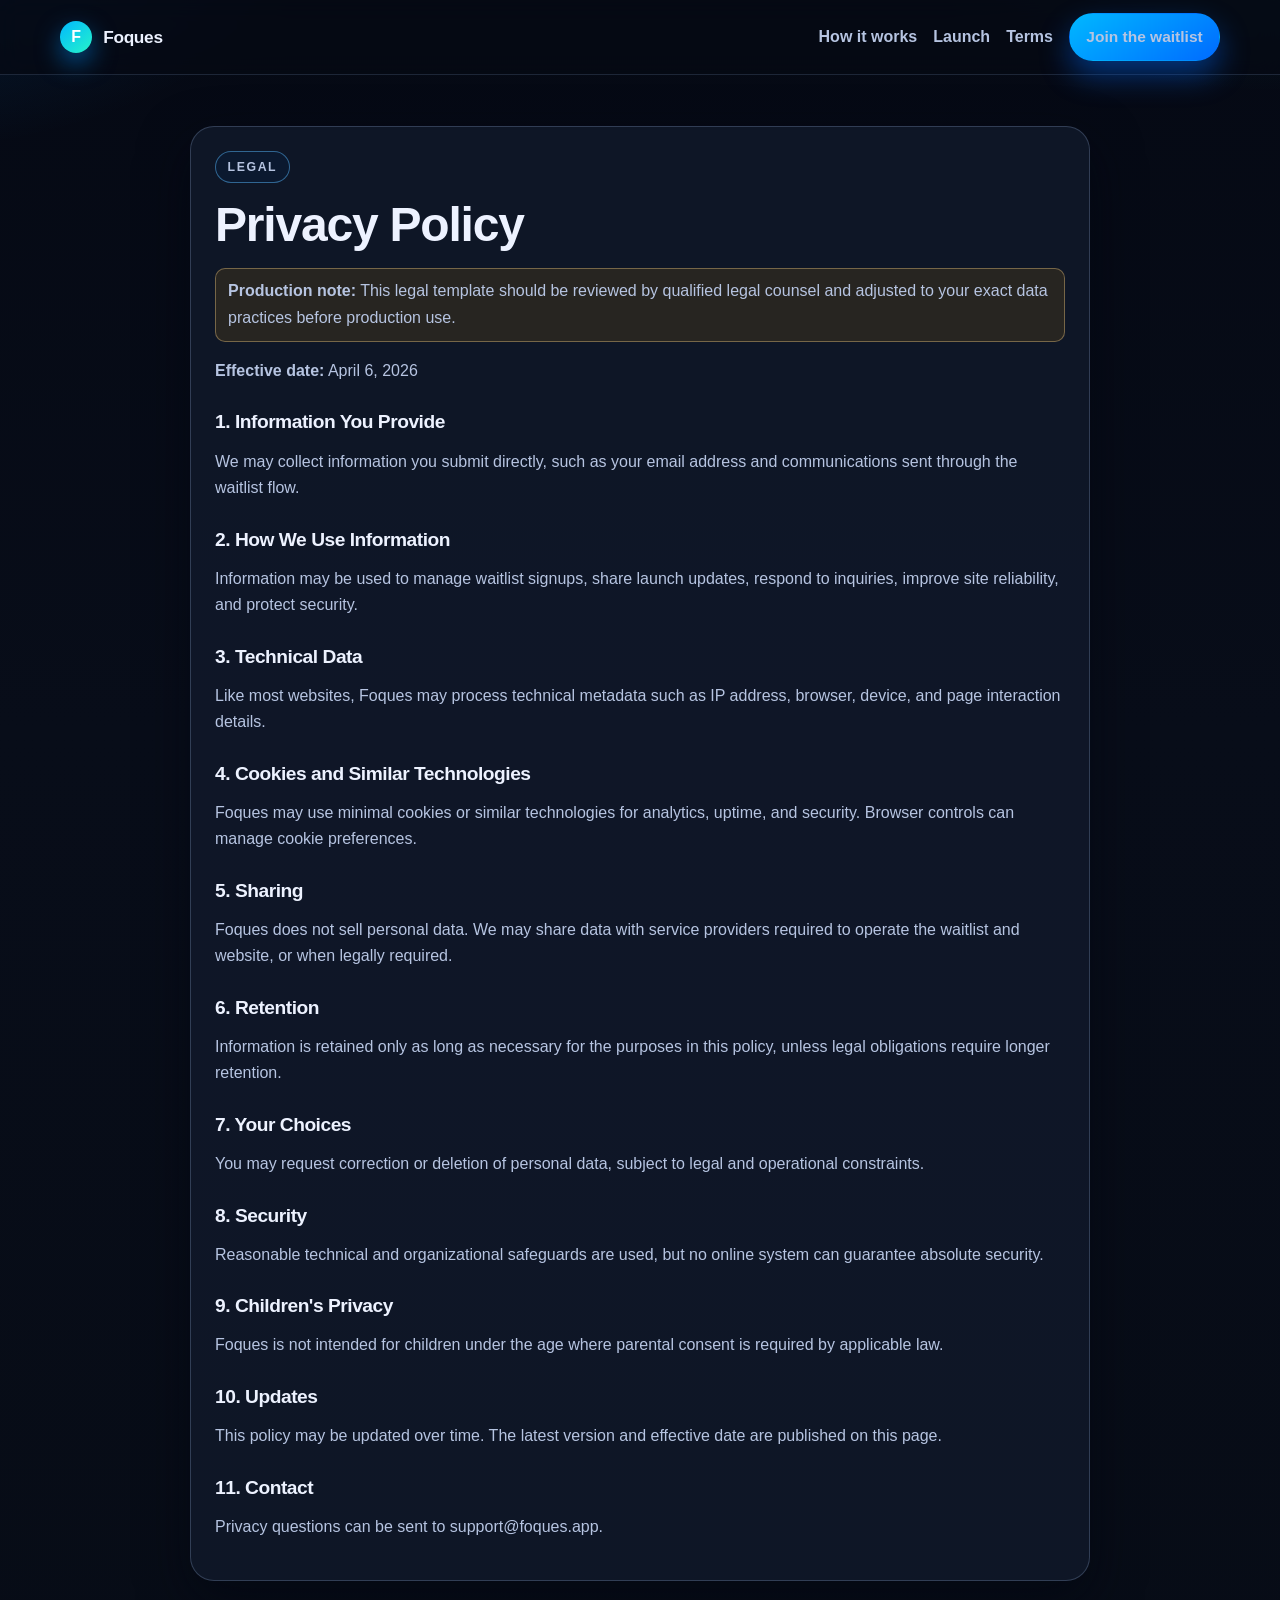
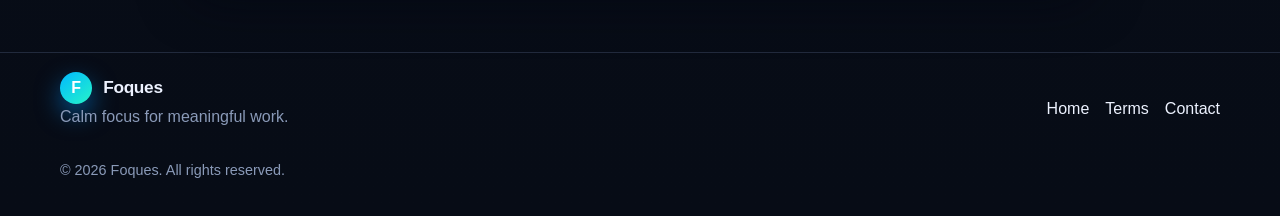
==== commit fd6e14f7: "Refresh Foques brand colors and align www domain metadata" ====
--- a/privacy.html
+++ b/privacy.html
@@ -11,14 +11,14 @@
   <meta property="og:title" content="Foques Privacy Policy" />
   <meta property="og:description" content="Privacy terms for the Foques website and waitlist." />
   <meta property="og:type" content="article" />
-  <meta property="og:url" content="https://foques.app/privacy" />
+  <meta property="og:url" content="https://www.foques.app/privacy" />
   <meta property="og:site_name" content="Foques" />
-  <meta property="og:image" content="https://foques.app/og-image.svg" />
+  <meta property="og:image" content="https://www.foques.app/og-image.svg" />
   <meta property="og:image:alt" content="Foques launch preview" />
   <meta name="twitter:card" content="summary_large_image" />
-  <meta name="twitter:image" content="https://foques.app/og-image.svg" />
+  <meta name="twitter:image" content="https://www.foques.app/og-image.svg" />
   <meta name="theme-color" content="#060a14" />
-  <link rel="canonical" href="https://foques.app/privacy" />
+  <link rel="canonical" href="https://www.foques.app/privacy" />
   <link rel="icon" href="favicon.svg" type="image/svg+xml" />
   <link rel="stylesheet" href="styles.css" />
 </head>
--- a/styles.css
+++ b/styles.css
@@ -7,9 +7,9 @@
   --text: #edf2ff;
   --text-soft: #b6c4e1;
   --text-dim: #8a9ab8;
-  --accent: #4da4ff;
-  --accent-strong: #2277d8;
-  --accent-cyan: #40d0e7;
+  --accent: #00b8ff;
+  --accent-strong: #006bff;
+  --accent-cyan: #26f4c9;
   --success: #36d399;
   --warning: #f6c177;
   --error: #ff808f;
@@ -34,8 +34,8 @@
   font-family: "Avenir Next", "Nunito Sans", "Segoe UI", sans-serif;
   line-height: 1.65;
   background:
-    radial-gradient(90rem 60rem at -10% -10%, rgba(49, 97, 200, 0.2), transparent 35%),
-    radial-gradient(75rem 45rem at 100% -10%, rgba(46, 140, 223, 0.17), transparent 38%),
+    radial-gradient(90rem 60rem at -10% -10%, rgba(0, 146, 255, 0.24), transparent 35%),
+    radial-gradient(75rem 45rem at 100% -10%, rgba(24, 220, 187, 0.2), transparent 38%),
     linear-gradient(180deg, #050914 0%, #080d19 40%, #070c16 100%);
   min-height: 100vh;
 }
@@ -53,13 +53,13 @@
 .orb-left {
   top: 6rem;
   left: -8rem;
-  background: rgba(69, 138, 255, 0.22);
+  background: rgba(0, 184, 255, 0.26);
 }
 
 .orb-right {
   top: 20rem;
   right: -10rem;
-  background: rgba(63, 198, 222, 0.16);
+  background: rgba(38, 244, 201, 0.2);
 }
 
 a {
@@ -149,7 +149,7 @@
   border-radius: 999px;
   color: white;
   background: linear-gradient(140deg, var(--accent), var(--accent-cyan));
-  box-shadow: 0 10px 25px rgba(53, 141, 255, 0.46);
+  box-shadow: 0 10px 25px rgba(0, 148, 255, 0.52);
 }
 
 .brand-name {
@@ -172,14 +172,14 @@
   display: inline-block;
   margin-bottom: 1rem;
   padding: 0.3rem 0.72rem;
-  border: 1px solid rgba(102, 141, 195, 0.45);
+  border: 1px solid rgba(89, 186, 255, 0.48);
   border-radius: 999px;
-  color: #cde2ff;
+  color: #bff4ff;
   font-size: 0.77rem;
   text-transform: uppercase;
   letter-spacing: 0.13em;
   font-weight: 700;
-  background: rgba(16, 28, 50, 0.5);
+  background: rgba(10, 30, 56, 0.56);
 }
 
 .hero {
@@ -219,14 +219,14 @@
   cursor: pointer;
   color: #f5f9ff;
   background: linear-gradient(145deg, var(--accent), var(--accent-strong));
-  box-shadow: 0 14px 30px rgba(31, 113, 218, 0.4);
+  box-shadow: 0 14px 30px rgba(0, 107, 255, 0.45);
   transition: transform 0.18s ease, box-shadow 0.2s ease;
 }
 
 .button:hover {
   color: #f5f9ff;
   transform: translateY(-1px);
-  box-shadow: 0 18px 36px rgba(31, 113, 218, 0.48);
+  box-shadow: 0 18px 36px rgba(0, 107, 255, 0.56);
 }
 
 .button:active {
@@ -235,7 +235,7 @@
 
 .button.ghost {
   background: rgba(20, 35, 61, 0.55);
-  border-color: rgba(135, 163, 202, 0.4);
+  border-color: rgba(102, 188, 255, 0.46);
   box-shadow: none;
   color: #d7e5ff;
 }
@@ -303,7 +303,7 @@
 }
 
 .mini-panel.primary {
-  background: linear-gradient(150deg, rgba(39, 88, 170, 0.5), rgba(18, 36, 75, 0.5));
+  background: linear-gradient(150deg, rgba(0, 128, 255, 0.38), rgba(24, 64, 148, 0.52));
 }
 
 .panel-label {
@@ -312,7 +312,7 @@
   font-weight: 700;
   letter-spacing: 0.11em;
   font-size: 0.73rem;
-  color: #9fc4ff;
+  color: #9eeeff;
 }
 
 .mini-panel h2,
@@ -342,9 +342,9 @@
   align-items: center;
   padding: 0.34rem 0.72rem;
   border-radius: 999px;
-  border: 1px solid rgba(103, 197, 220, 0.42);
-  background: rgba(26, 59, 72, 0.44);
-  color: #b8f2ff;
+  border: 1px solid rgba(38, 244, 201, 0.45);
+  background: rgba(17, 70, 84, 0.44);
+  color: #bcfff1;
   font-size: 0.82rem;
   margin-bottom: 0.85rem;
 }
@@ -406,9 +406,9 @@
 }
 
 .form-status.info {
-  border-color: rgba(111, 154, 235, 0.4);
-  background: rgba(22, 39, 77, 0.48);
-  color: #d4e3ff;
+  border-color: rgba(85, 177, 255, 0.5);
+  background: rgba(15, 48, 96, 0.5);
+  color: #d7efff;
 }
 
 .form-status.error {
@@ -433,7 +433,7 @@
   padding: 1.5rem;
   text-align: center;
   background:
-    radial-gradient(circle at top, rgba(52, 106, 197, 0.22), transparent 60%),
+    radial-gradient(circle at top, rgba(0, 142, 255, 0.26), transparent 60%),
     var(--panel);
 }
 
@@ -521,7 +521,7 @@
 .step-number {
   display: inline-block;
   margin-bottom: 0.65rem;
-  color: #88b9ff;
+  color: #7ce7ff;
   letter-spacing: 0.08em;
   font-size: 0.8rem;
   font-weight: 700;
@@ -563,7 +563,7 @@
   align-items: center;
   gap: 1.25rem;
   background:
-    radial-gradient(circle at 20% 0%, rgba(59, 112, 207, 0.34), transparent 45%),
+    radial-gradient(circle at 20% 0%, rgba(0, 142, 255, 0.32), transparent 45%),
     var(--panel);
 }
 
@@ -641,7 +641,7 @@
 a:focus-visible,
 button:focus-visible,
 input:focus-visible {
-  outline: 3px solid rgba(103, 171, 255, 0.88);
+  outline: 3px solid rgba(68, 214, 255, 0.9);
   outline-offset: 2px;
 }
 
